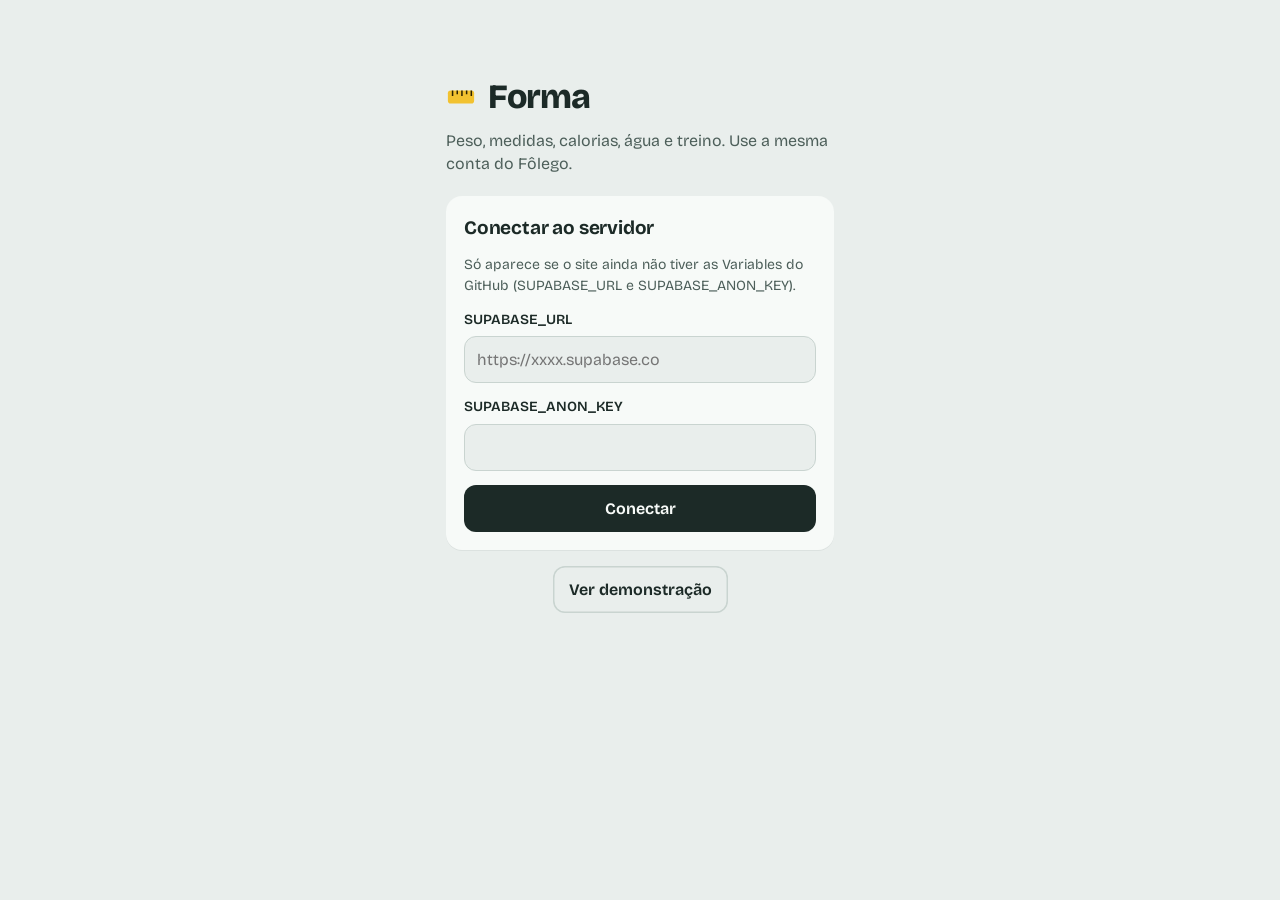
==== web/forma/index.html @ 7456c35b "Forma: app de peso, medidas por foto, calorias, água e treino App separado (web/forma/) com o mesmo " ====
<!doctype html>
<html lang="pt-BR">
<head>
  <meta charset="utf-8">
  <meta name="viewport" content="width=device-width, initial-scale=1, viewport-fit=cover">
  <title>Forma</title>
  <meta name="description" content="Peso, medidas, calorias, água e treino num lugar só.">
  <meta name="theme-color" content="#E9EEEC" media="(prefers-color-scheme: light)">
  <meta name="theme-color" content="#121A18" media="(prefers-color-scheme: dark)">
  <link rel="manifest" href="manifest.webmanifest">
  <link rel="icon" href="icon.svg" type="image/svg+xml">
  <link rel="apple-touch-icon" href="icon-192.png">
  <meta name="apple-mobile-web-app-capable" content="yes">
  <meta name="apple-mobile-web-app-title" content="Forma">
  <link rel="preconnect" href="https://fonts.googleapis.com">
  <link rel="preconnect" href="https://fonts.gstatic.com" crossorigin>
  <link href="https://fonts.googleapis.com/css2?family=Bricolage+Grotesque:opsz,wdth,wght@12..96,75..100,400..800&display=swap" rel="stylesheet">
  <link rel="stylesheet" href="style.css">
</head>
<body>
  <div id="app" aria-live="polite"></div>
  <div id="toast" role="status" aria-live="polite"></div>
  <script src="../config.js"></script>
  <script type="module" src="app.js"></script>
</body>
</html>
---- web/forma/style.css ----
/* Forma — fita métrica amarela sobre verde-mineral. Uma família tipográfica (Bricolage Grotesque),
   larguras estreitas para números grandes. O elemento marcante é a régua de progresso. */
:root {
  --fundo: #E9EEEC;
  --superficie: #F7FAF8;
  --tinta: #1C2A27;
  --tinta-2: #4D5F5A;
  --linha: #C9D4D0;
  --fita: #F2C230;
  --fita-escura: #B88A00;
  --agua: #2F7FB8;
  --bom: #2E8B57;
  --alerta: #C2492E;
  --raio: 16px;
  --sombra: 0 1px 0 rgba(28, 42, 39, .06);
  color-scheme: light;
}
@media (prefers-color-scheme: dark) {
  :root:not([data-theme="light"]) {
    --fundo: #121A18; --superficie: #1B2522; --tinta: #E6EEEA; --tinta-2: #9FB1AB; --linha: #2E3B37;
    --fita-escura: #F2C230; --agua: #5BA6DB; --bom: #5CC28A; --alerta: #EE7A5E; --sombra: none; color-scheme: dark;
  }
}
:root[data-theme="dark"] {
  --fundo: #121A18; --superficie: #1B2522; --tinta: #E6EEEA; --tinta-2: #9FB1AB; --linha: #2E3B37;
  --fita-escura: #F2C230; --agua: #5BA6DB; --bom: #5CC28A; --alerta: #EE7A5E; --sombra: none; color-scheme: dark;
}

* { box-sizing: border-box; }
html { -webkit-text-size-adjust: 100%; }
body {
  margin: 0; background: var(--fundo); color: var(--tinta);
  font-family: 'Bricolage Grotesque', system-ui, sans-serif; font-optical-sizing: auto;
  font-size: 16px; line-height: 1.45; font-variant-numeric: tabular-nums;
}
button, input, select, textarea { font: inherit; color: inherit; }
a { color: inherit; }
:focus-visible { outline: 3px solid var(--fita); outline-offset: 2px; border-radius: 6px; }
@media (prefers-reduced-motion: reduce) { * { animation: none !important; transition: none !important; } }

/* ---------- Estrutura ---------- */
.casca { display: grid; min-height: 100dvh; }
.conteudo { padding: 20px 16px calc(96px + env(safe-area-inset-bottom)); max-width: 1120px; width: 100%; margin: 0 auto; }
.nav {
  position: fixed; inset: auto 0 0 0; z-index: 20; display: flex; justify-content: space-around;
  background: var(--superficie); border-top: 1px solid var(--linha); padding: 6px 4px calc(6px + env(safe-area-inset-bottom));
}
.nav a { display: grid; justify-items: center; gap: 2px; text-decoration: none; font-size: 12px; color: var(--tinta-2); padding: 6px 10px; border-radius: 12px; min-width: 60px; }
.nav a svg { width: 24px; height: 24px; }
.nav a[aria-current="page"] { color: var(--tinta); font-weight: 650; }
.nav a[aria-current="page"] svg { color: var(--fita-escura); }
.nav .marca { display: none; }

@media (min-width: 960px) {
  .casca { grid-template-columns: 220px 1fr; }
  .nav { position: sticky; top: 0; height: 100dvh; flex-direction: column; justify-content: flex-start; gap: 4px; border-top: 0; border-right: 1px solid var(--linha); padding: 28px 14px; }
  .nav a { grid-auto-flow: column; justify-content: start; gap: 12px; font-size: 16px; padding: 10px 14px; }
  .nav a[aria-current="page"] { background: var(--fundo); }
  .nav .marca { display: flex; align-items: center; gap: 10px; font-weight: 800; font-size: 24px; letter-spacing: -.02em; padding: 0 14px 22px; }
  .conteudo { padding: 36px 40px 60px; }
}

/* ---------- Tipografia ---------- */
h1 { font-size: 28px; line-height: 1.1; letter-spacing: -.02em; margin: 0 0 4px; font-weight: 750; font-stretch: 85%; }
h2 { font-size: 19px; margin: 0 0 12px; font-weight: 700; letter-spacing: -.01em; }
h3 { font-size: 16px; margin: 0 0 8px; font-weight: 650; }
.sub { color: var(--tinta-2); margin: 0 0 20px; }
.peq { font-size: 14px; color: var(--tinta-2); }
.num-g { font-size: clamp(56px, 16vw, 88px); line-height: .9; font-weight: 800; font-stretch: 75%; letter-spacing: -.03em; }
.num-m { font-size: 32px; line-height: 1; font-weight: 750; font-stretch: 80%; letter-spacing: -.02em; }
.unid { font-size: .38em; font-weight: 600; letter-spacing: 0; margin-left: 4px; color: var(--tinta-2); }
.pos { color: var(--alerta); } .neg { color: var(--bom); }

/* ---------- Blocos ---------- */
.grade { display: grid; gap: 16px; grid-template-columns: minmax(0, 1fr); }
.grade > *, .duas-col > *, .conteudo { min-width: 0; }
@media (min-width: 960px) { .grade.duas { grid-template-columns: minmax(0, 1.25fr) minmax(0, 1fr); align-items: start; } }
.painel { background: var(--superficie); border-radius: var(--raio); padding: 18px; box-shadow: var(--sombra); }
.painel.destaque { padding: 22px 18px 18px; }
.linha-topo { display: flex; justify-content: space-between; align-items: baseline; gap: 12px; flex-wrap: wrap; }
.lista { list-style: none; margin: 0; padding: 0; }
.lista > li { padding: 12px 0; border-bottom: 1px solid var(--linha); display: flex; gap: 12px; align-items: center; justify-content: space-between; }
.lista > li:last-child { border-bottom: 0; }
.kv { display: grid; grid-template-columns: 1fr auto; gap: 8px 16px; margin: 0; }
.kv dt { color: var(--tinta-2); } .kv dd { margin: 0; text-align: right; font-weight: 600; }

/* ---------- A régua (fita métrica) ---------- */
.regua { position: relative; height: 58px; margin: 20px 0 6px; background: var(--fita); border-radius: 6px; overflow: hidden; color: #2B2200; }
.regua svg { position: absolute; inset: 0; width: 100%; height: 100%; }
.regua .feito { position: absolute; inset: 0 auto 0 0; background: rgba(43, 34, 0, .14); }
.regua .marcador { position: absolute; top: -2px; bottom: -2px; width: 3px; background: var(--tinta); transform: translateX(-1px); }
.regua-legenda { display: flex; justify-content: space-between; font-size: 14px; color: var(--tinta-2); }
.regua-legenda b { color: var(--tinta); }

/* ---------- Controles ---------- */
.btn { display: inline-flex; align-items: center; justify-content: center; gap: 8px; border: 0; border-radius: 12px; padding: 12px 16px; font-weight: 650; cursor: pointer; background: var(--tinta); color: var(--superficie); min-height: 46px; text-decoration: none; }
.btn.sec { background: transparent; color: var(--tinta); box-shadow: inset 0 0 0 1.5px var(--linha); }
.btn.fita { background: var(--fita); color: #2B2200; }
.btn.perigo { background: var(--alerta); color: #fff; }
.btn.peq { min-height: 36px; padding: 6px 12px; font-size: 14px; border-radius: 10px; }
.btn:disabled { opacity: .5; cursor: default; }
.btns { display: flex; gap: 8px; flex-wrap: wrap; }
.btns.cheio > * { flex: 1; }
.campo { display: grid; gap: 6px; margin-bottom: 14px; }
.campo label, .campo > span { font-size: 14px; font-weight: 600; }
.campo small { color: var(--tinta-2); font-size: 13px; }
input:not([type=checkbox]):not([type=radio]):not([type=file]), select, textarea {
  width: 100%; border: 1.5px solid var(--linha); background: var(--fundo); border-radius: 12px; padding: 11px 12px; min-height: 46px;
}
textarea { min-height: 80px; resize: vertical; }
.duas-col { display: grid; grid-template-columns: minmax(0, 1fr) minmax(0, 1fr); gap: 12px; }
.escolha { display: flex; gap: 6px; flex-wrap: wrap; }
.escolha input { position: absolute; opacity: 0; pointer-events: none; }
.escolha label { padding: 9px 14px; border-radius: 999px; box-shadow: inset 0 0 0 1.5px var(--linha); cursor: pointer; font-weight: 600; font-size: 15px; }
.escolha input:checked + label { background: var(--tinta); color: var(--superficie); box-shadow: none; }
.escolha input:focus-visible + label { outline: 3px solid var(--fita); }
.peso-entrada { display: flex; gap: 8px; align-items: stretch; }
.peso-entrada input { font-size: 28px; font-weight: 750; text-align: center; max-width: 160px; }

/* Barras */
.barra { height: 10px; border-radius: 99px; background: var(--fundo); overflow: hidden; }
.barra > i { display: block; height: 100%; background: var(--tinta); border-radius: inherit; }
.barra.agua > i { background: var(--agua); }
.barra.excesso > i { background: var(--alerta); }
.macros { display: grid; gap: 10px; margin-top: 14px; }
.macro { display: grid; grid-template-columns: 90px 1fr auto; gap: 10px; align-items: center; font-size: 14px; }

/* Água em copos */
.copos { display: flex; gap: 4px; flex-wrap: wrap; margin: 12px 0; }
.copo { width: 18px; height: 26px; border: 2px solid var(--agua); border-top: 0; border-radius: 0 0 5px 5px; position: relative; overflow: hidden; }
.copo i { position: absolute; inset: auto 0 0 0; background: var(--agua); }

/* Pergunta do dia (treino/cardio) */
.pergunta { display: flex; justify-content: space-between; align-items: center; gap: 10px; padding: 10px 0; }
.sn { display: inline-flex; border-radius: 12px; box-shadow: inset 0 0 0 1.5px var(--linha); overflow: hidden; }
.sn button { border: 0; background: transparent; padding: 9px 16px; cursor: pointer; font-weight: 650; min-height: 42px; }
.sn button[aria-pressed="true"].sim { background: var(--bom); color: #fff; }
.sn button[aria-pressed="true"].nao { background: var(--tinta-2); color: var(--superficie); }

/* Atenção */
.atencao li { align-items: flex-start; justify-content: flex-start; }
.atencao .ponto { width: 10px; height: 10px; border-radius: 50%; margin-top: 7px; flex: none; background: var(--tinta-2); }
.atencao .importante .ponto { background: var(--alerta); }
.atencao .bom .ponto { background: var(--bom); }

/* Gráfico */
.grafico { width: 100%; height: auto; display: block; }
.grafico .grade-l { stroke: var(--linha); stroke-width: 1; }
.grafico .rotulo { fill: var(--tinta-2); font-size: 11px; }
.grafico .ponto { fill: var(--tinta-2); opacity: .45; }
.grafico .tend { fill: none; stroke: var(--tinta); stroke-width: 3; stroke-linejoin: round; stroke-linecap: round; }
.grafico .meta { stroke: var(--fita-escura); stroke-width: 2; stroke-dasharray: 6 5; }
.grafico .faixa { fill: var(--bom); opacity: .09; }
.periodos { display: flex; gap: 4px; }

/* Refeições */
.ref-item { display: grid !important; grid-template-columns: 56px 1fr auto; gap: 12px; align-items: center; }
.ref-item img, .ref-item .sem-foto { width: 56px; height: 56px; object-fit: cover; border-radius: 12px; background: var(--fundo); display: grid; place-items: center; font-size: 22px; }
.ref-item .kcal { font-weight: 750; text-align: right; }
.itens-edit { display: grid; gap: 10px; }
.item-edit { display: grid; grid-template-columns: minmax(0, 1fr) 64px 64px 28px; gap: 6px; align-items: center; }
.item-edit input { min-height: 40px; padding: 8px; min-width: 0; }
.item-edit .x { border: 0; background: none; cursor: pointer; font-size: 20px; color: var(--tinta-2); }
.confianca { display: inline-block; padding: 2px 10px; border-radius: 99px; font-size: 13px; font-weight: 650; background: var(--fundo); }

/* Corpo */
.medidas-tab { width: 100%; border-collapse: collapse; }
.medidas-tab th, .medidas-tab td { padding: 10px 6px; border-bottom: 1px solid var(--linha); text-align: right; }
.medidas-tab th:first-child, .medidas-tab td:first-child { text-align: left; }
.medidas-tab thead th { font-size: 13px; color: var(--tinta-2); font-weight: 600; }
.fotos-lado { display: grid; grid-template-columns: 1fr 1fr; gap: 10px; }
.fotos-lado figure { margin: 0; }
.fotos-lado img, .fotos-lado canvas { width: 100%; border-radius: 12px; display: block; background: var(--fundo); aspect-ratio: 3/4; object-fit: cover; }
.fotos-lado figcaption { font-size: 13px; color: var(--tinta-2); margin-top: 4px; }
.guia-foto { display: grid; grid-template-columns: 90px 1fr; gap: 14px; align-items: center; padding: 14px; border-radius: 14px; border: 1.5px dashed var(--linha); cursor: pointer; }
.guia-foto svg { width: 90px; height: 120px; color: var(--tinta-2); }
.guia-foto.ok { border-style: solid; border-color: var(--bom); }
.guia-foto img { width: 90px; height: 120px; object-fit: cover; border-radius: 10px; }
.aviso { padding: 12px 14px; border-radius: 12px; background: color-mix(in srgb, var(--fita) 22%, var(--superficie)); font-size: 15px; }
.aviso.erro { background: color-mix(in srgb, var(--alerta) 16%, var(--superficie)); }

/* Folha (modal) */
.folha-fundo { position: fixed; inset: 0; background: rgba(10, 16, 14, .5); z-index: 40; display: flex; align-items: flex-end; justify-content: center; }
.folha { background: var(--superficie); width: 100%; max-width: 620px; max-height: 92dvh; overflow: auto; border-radius: 22px 22px 0 0; padding: 20px 18px calc(20px + env(safe-area-inset-bottom)); animation: sobe .22s ease-out; }
@media (min-width: 700px) { .folha-fundo { align-items: center; } .folha { border-radius: 22px; } }
@keyframes sobe { from { transform: translateY(24px); opacity: 0; } }
.folha-topo { display: flex; justify-content: space-between; align-items: center; margin-bottom: 12px; }
.fechar { border: 0; background: var(--fundo); width: 38px; height: 38px; border-radius: 50%; font-size: 20px; cursor: pointer; }

#toast { position: fixed; left: 50%; bottom: calc(90px + env(safe-area-inset-bottom)); transform: translateX(-50%); background: var(--tinta); color: var(--superficie); padding: 12px 18px; border-radius: 12px; z-index: 60; opacity: 0; pointer-events: none; transition: opacity .2s; max-width: calc(100% - 32px); }
#toast.on { opacity: 1; }

.carregando { display: grid; place-items: center; min-height: 60dvh; color: var(--tinta-2); }
.entrada { max-width: 420px; margin: 8vh auto 0; padding: 0 16px; }
.entrada .logo { display: flex; align-items: center; gap: 12px; font-size: 34px; font-weight: 800; letter-spacing: -.03em; margin-bottom: 8px; }
.demo-faixa { background: var(--fita); color: #2B2200; text-align: center; font-size: 14px; padding: 6px 12px; font-weight: 600; }
.demo-faixa button { background: none; border: 0; text-decoration: underline; font-weight: 700; cursor: pointer; color: inherit; }
.passos { display: flex; gap: 6px; margin: 0 0 18px; }
.passos i { flex: 1; height: 4px; border-radius: 4px; background: var(--linha); }
.passos i.on { background: var(--tinta); }
details summary { cursor: pointer; font-weight: 650; padding: 8px 0; }
.oculto { display: none !important; }
input, select, textarea { min-width: 0; max-width: 100%; }
input[type=checkbox] { width: 22px; height: 22px; accent-color: var(--tinta); flex: none; }
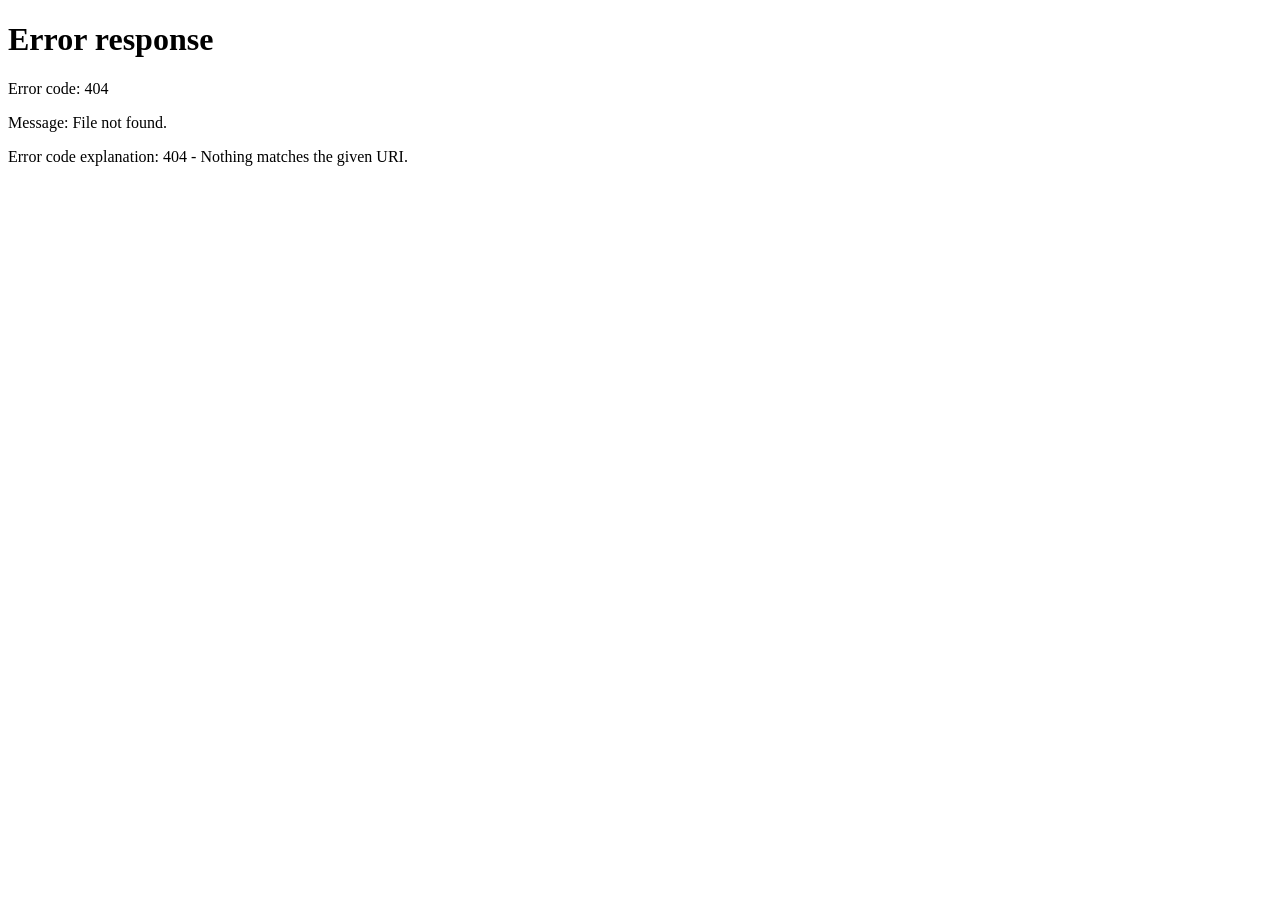
==== commit 5e6f7d10: "Forma vira app separado (repositório próprio) O app sai de web/forma/ (que ficava dentro do escopo d" ====
--- a/web/forma/index.html
+++ b/web/forma/index.html
@@ -2,25 +2,23 @@
 <html lang="pt-BR">
 <head>
   <meta charset="utf-8">
-  <meta name="viewport" content="width=device-width, initial-scale=1, viewport-fit=cover">
-  <title>Forma</title>
-  <meta name="description" content="Peso, medidas, calorias, água e treino num lugar só.">
-  <meta name="theme-color" content="#E9EEEC" media="(prefers-color-scheme: light)">
-  <meta name="theme-color" content="#121A18" media="(prefers-color-scheme: dark)">
-  <link rel="manifest" href="manifest.webmanifest">
-  <link rel="icon" href="icon.svg" type="image/svg+xml">
-  <link rel="apple-touch-icon" href="icon-192.png">
-  <meta name="apple-mobile-web-app-capable" content="yes">
-  <meta name="apple-mobile-web-app-title" content="Forma">
-  <link rel="preconnect" href="https://fonts.googleapis.com">
-  <link rel="preconnect" href="https://fonts.gstatic.com" crossorigin>
-  <link href="https://fonts.googleapis.com/css2?family=Bricolage+Grotesque:opsz,wdth,wght@12..96,75..100,400..800&display=swap" rel="stylesheet">
-  <link rel="stylesheet" href="style.css">
+  <meta name="viewport" content="width=device-width, initial-scale=1">
+  <title>Forma mudou de endereço</title>
+  <style>body{font-family:system-ui,sans-serif;background:#E9EEEC;color:#1C2A27;display:grid;place-items:center;min-height:100vh;margin:0;padding:16px;text-align:center}a{color:inherit;font-weight:700}</style>
 </head>
 <body>
-  <div id="app" aria-live="polite"></div>
-  <div id="toast" role="status" aria-live="polite"></div>
-  <script src="../config.js"></script>
-  <script type="module" src="app.js"></script>
+  <p>O Forma agora é um app separado.<br><a id="ir" href="/forma/">Abrir o Forma</a></p>
+  <script>
+    // Remove o app antigo que ficava dentro do Fôlego e leva para o endereço novo.
+    (async () => {
+      try {
+        const regs = await navigator.serviceWorker?.getRegistrations?.() || [];
+        await Promise.all(regs.filter((r) => r.scope.includes('/folego/forma/')).map((r) => r.unregister()));
+        const ks = await caches.keys();
+        await Promise.all(ks.filter((k) => k.startsWith('forma-')).map((k) => caches.delete(k)));
+      } catch (e) {}
+      location.replace('/forma/' + location.hash);
+    })();
+  </script>
 </body>
 </html>
